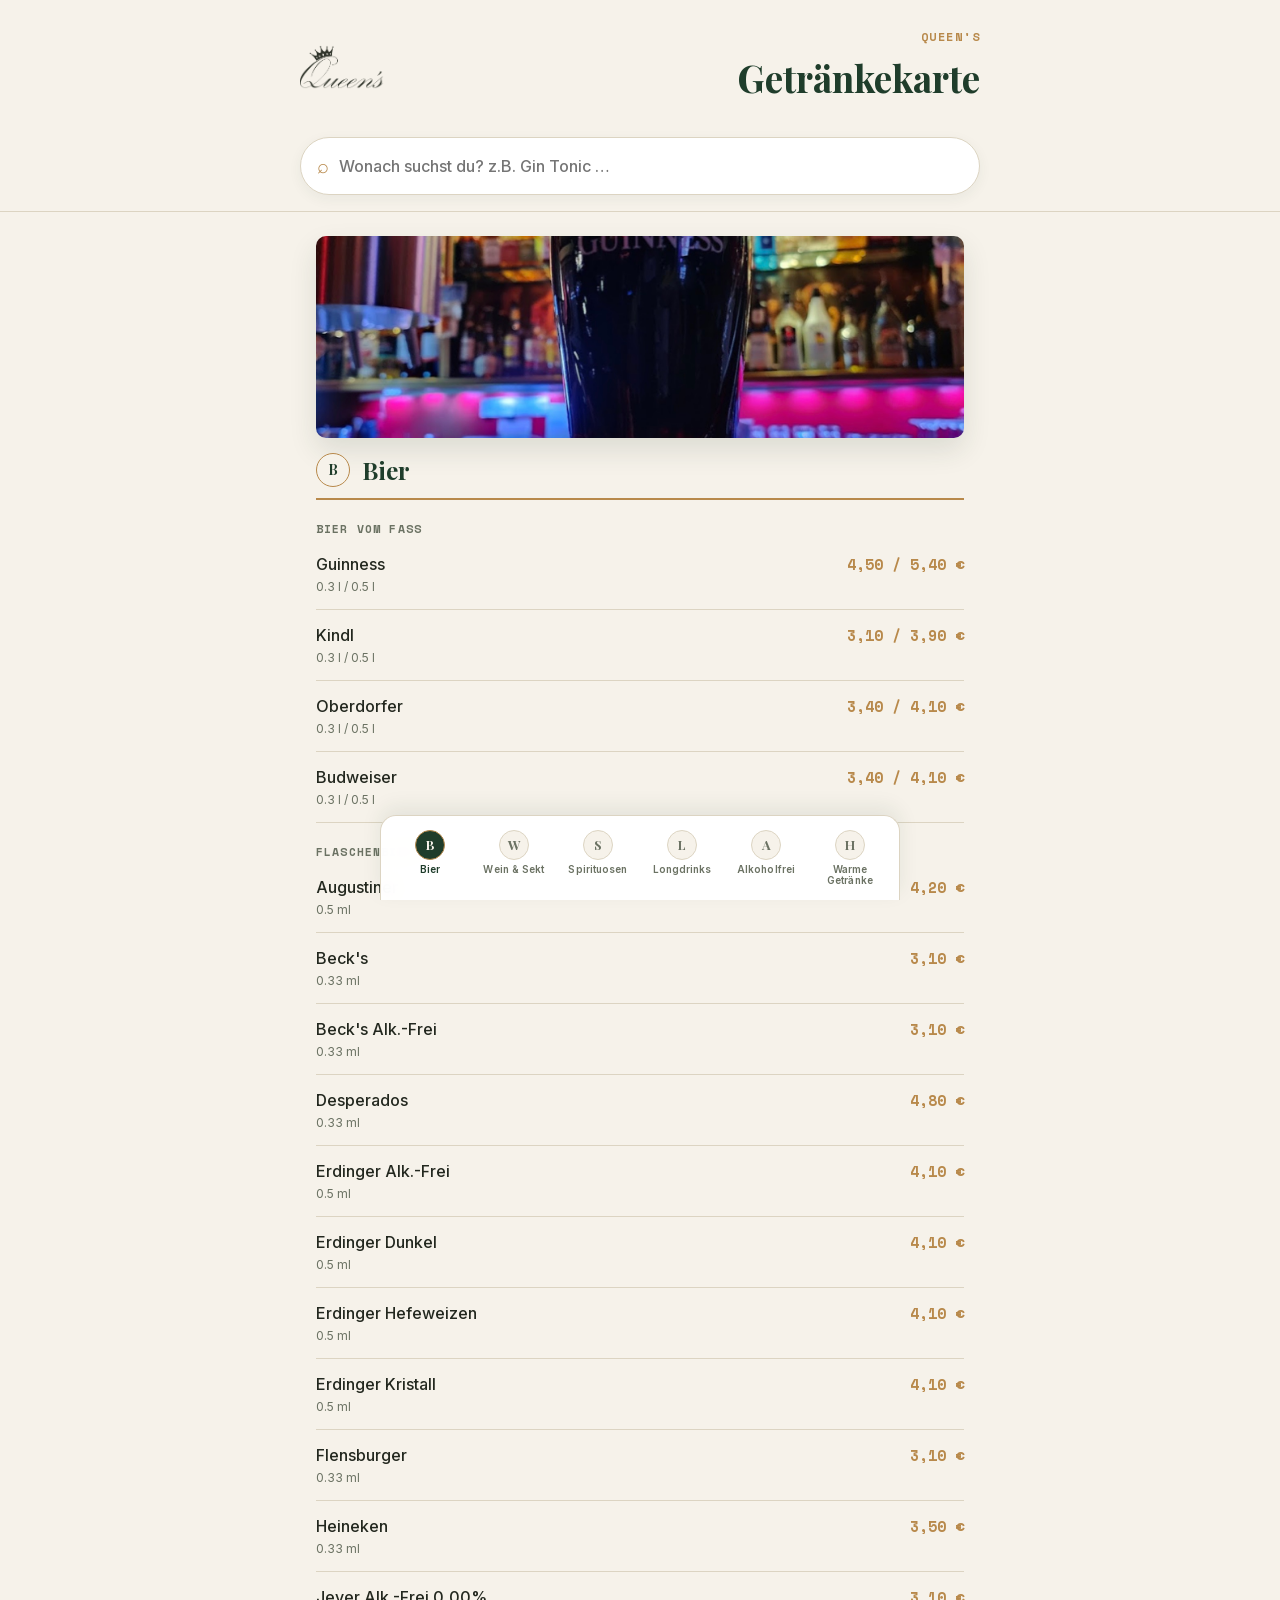
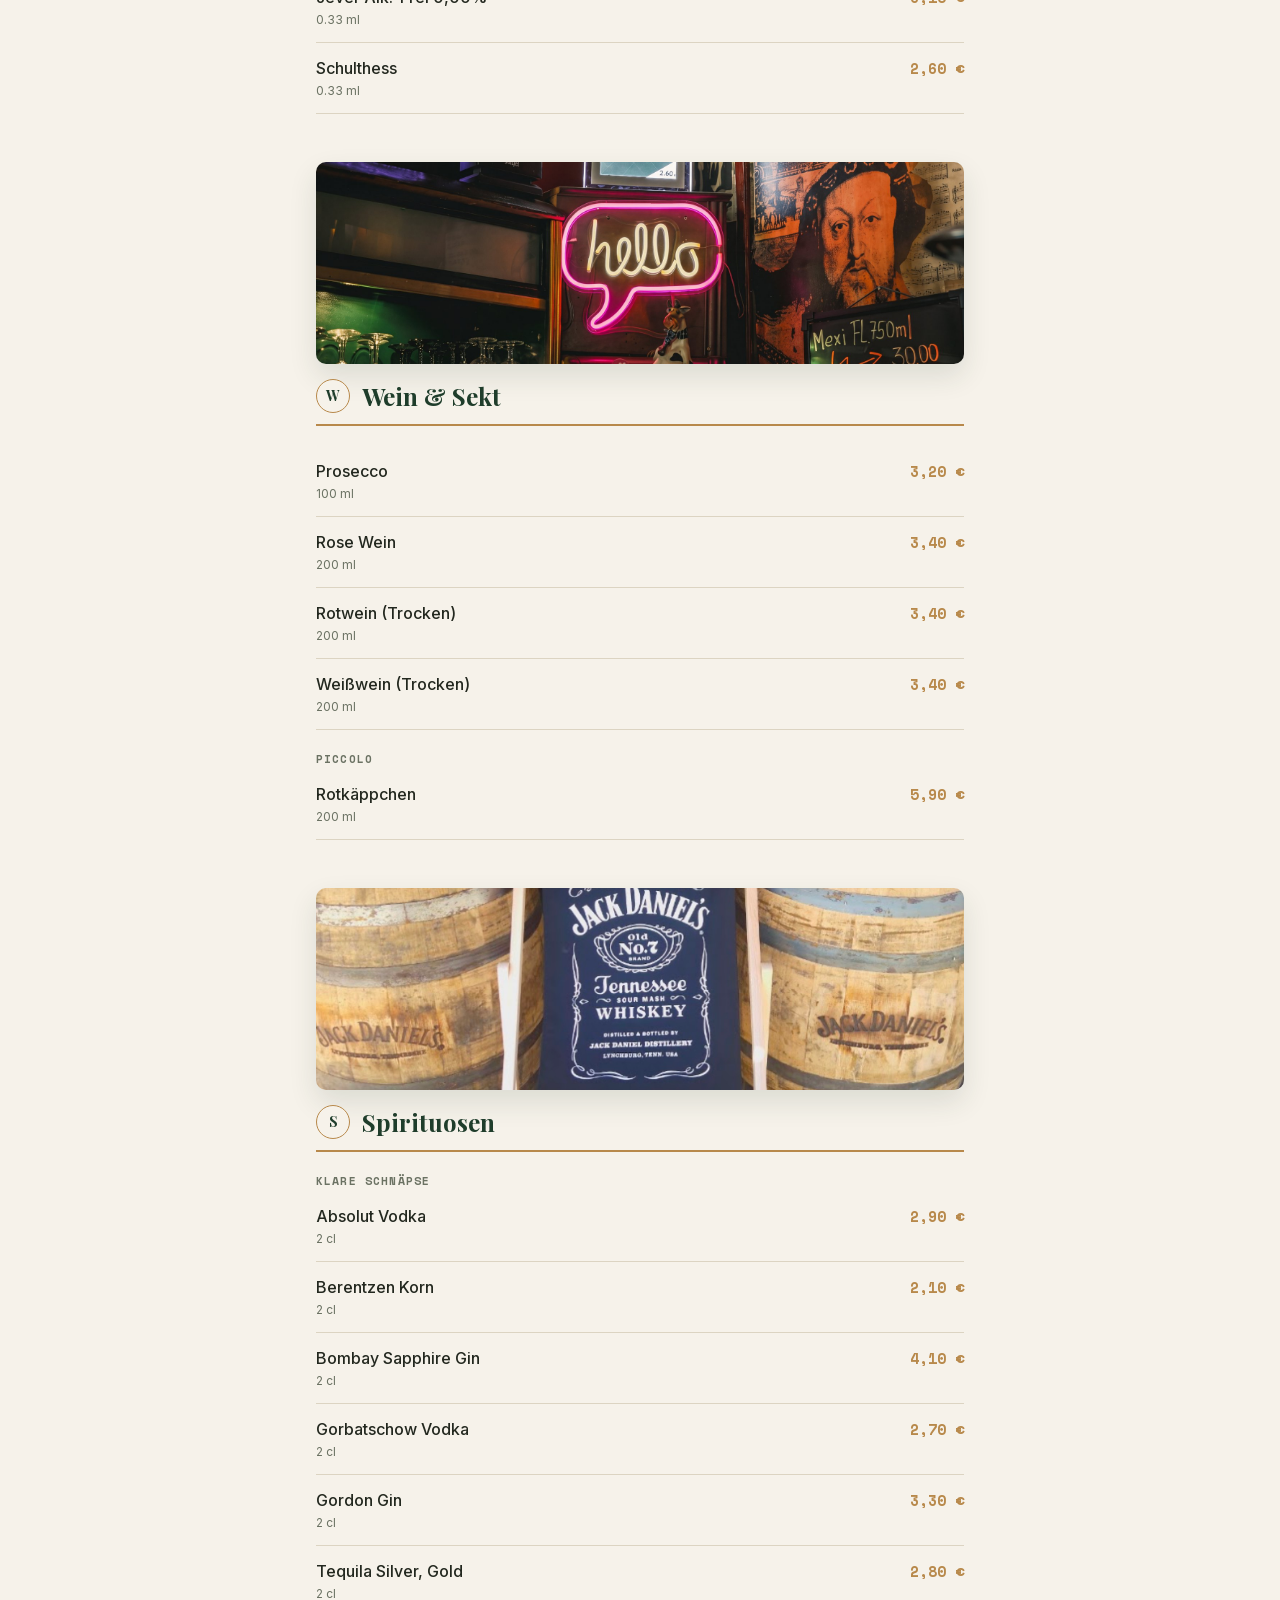
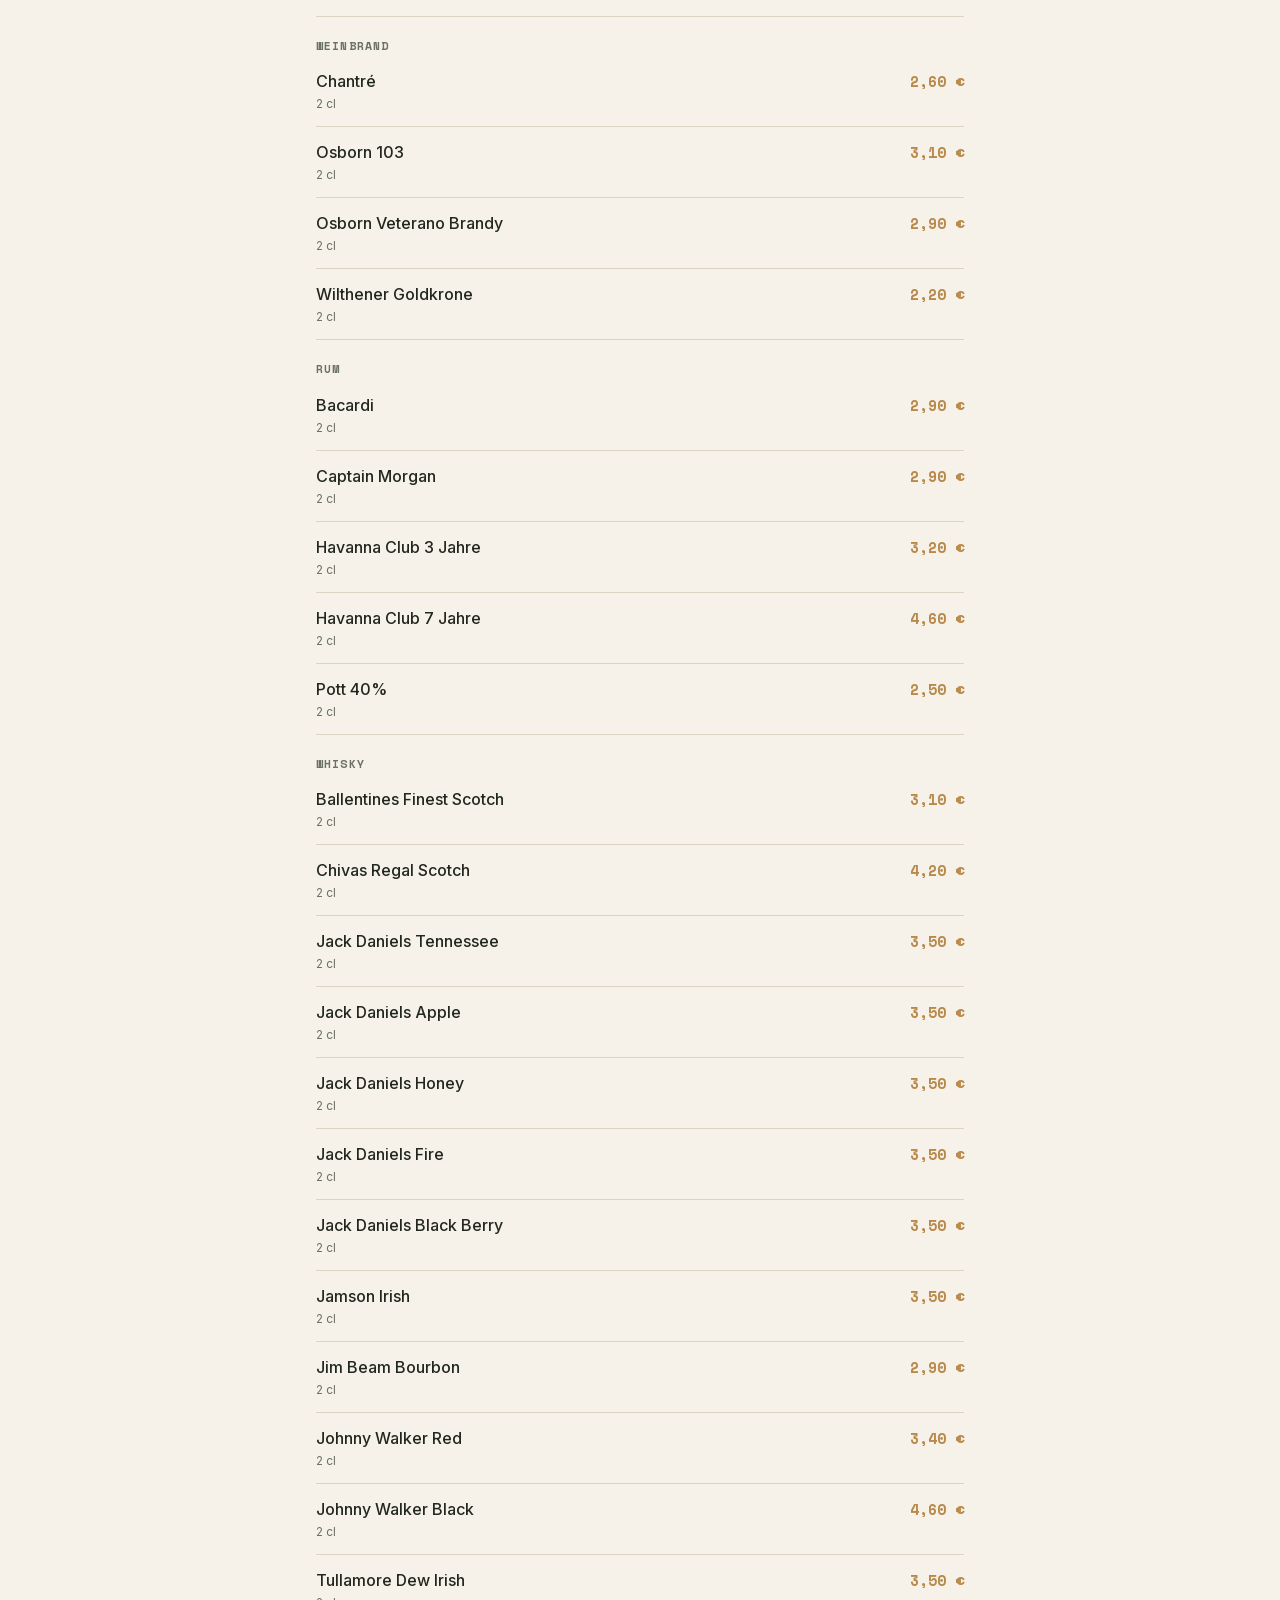
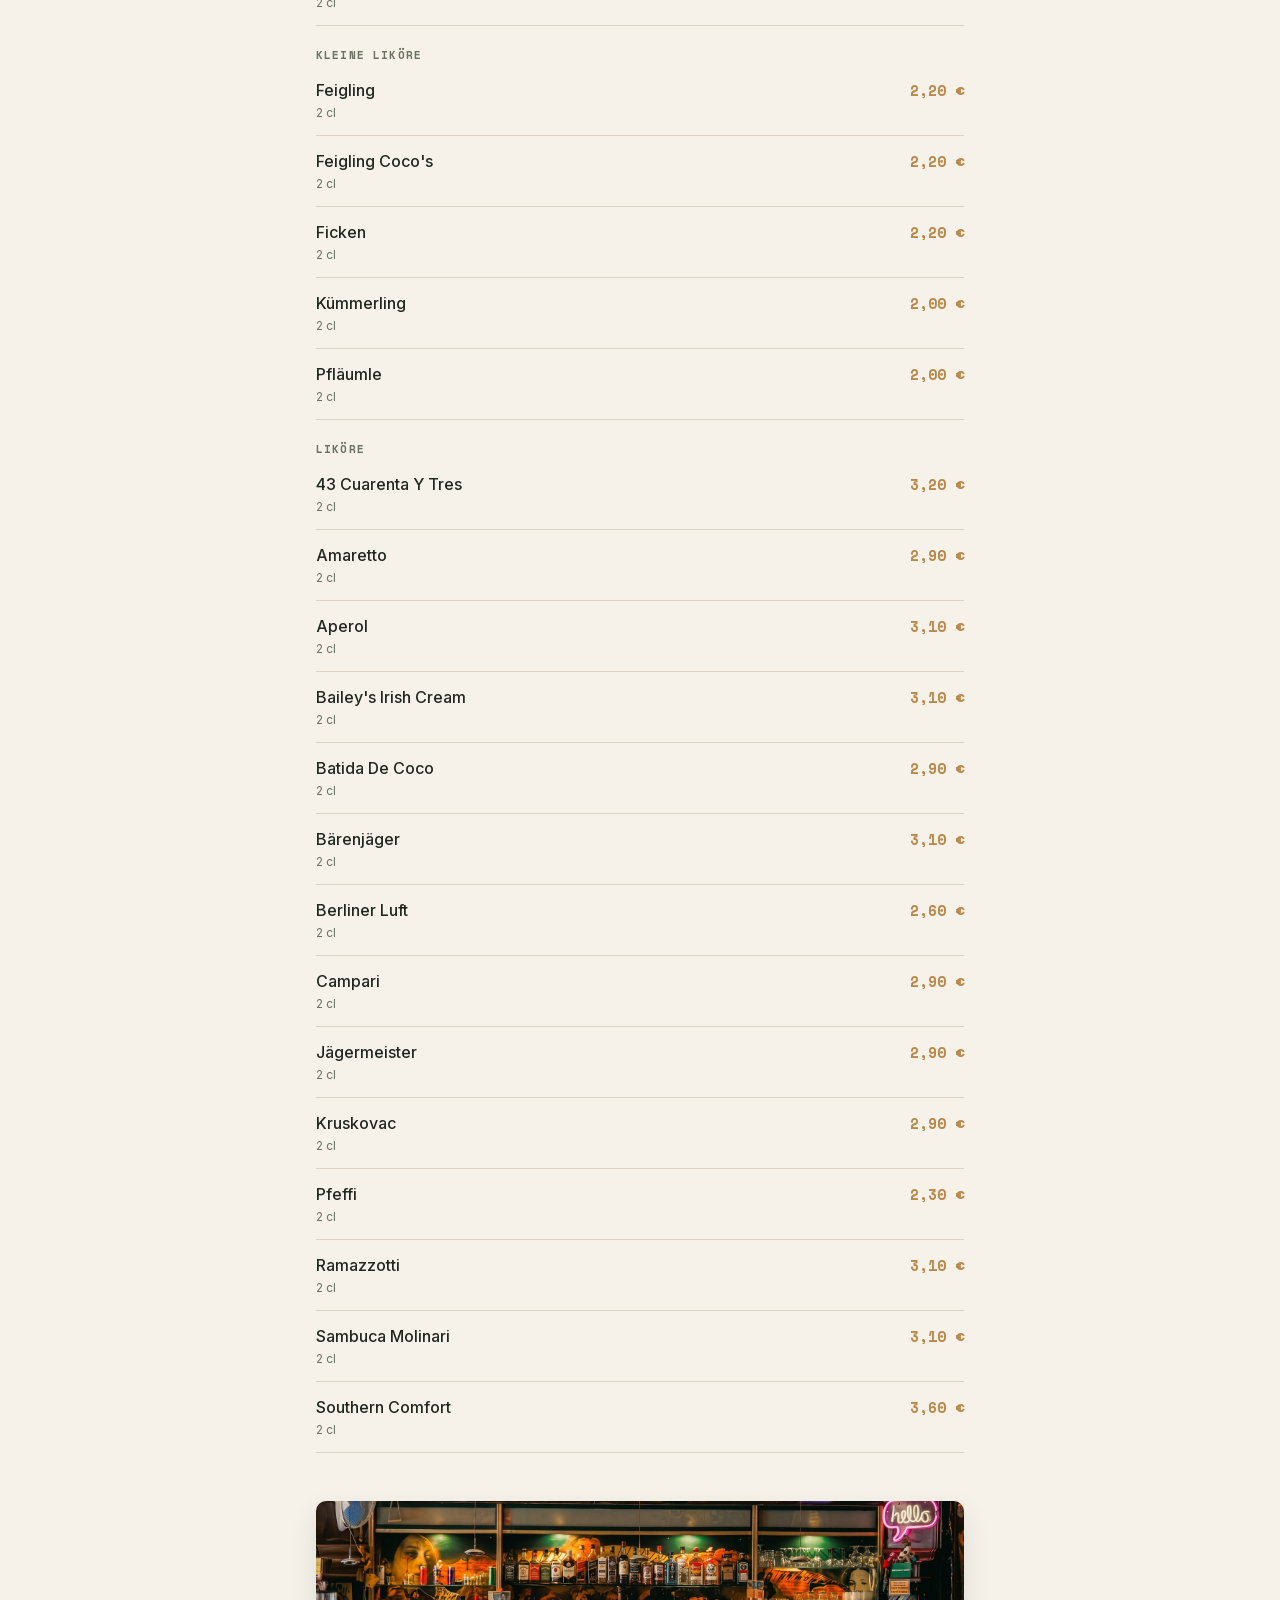
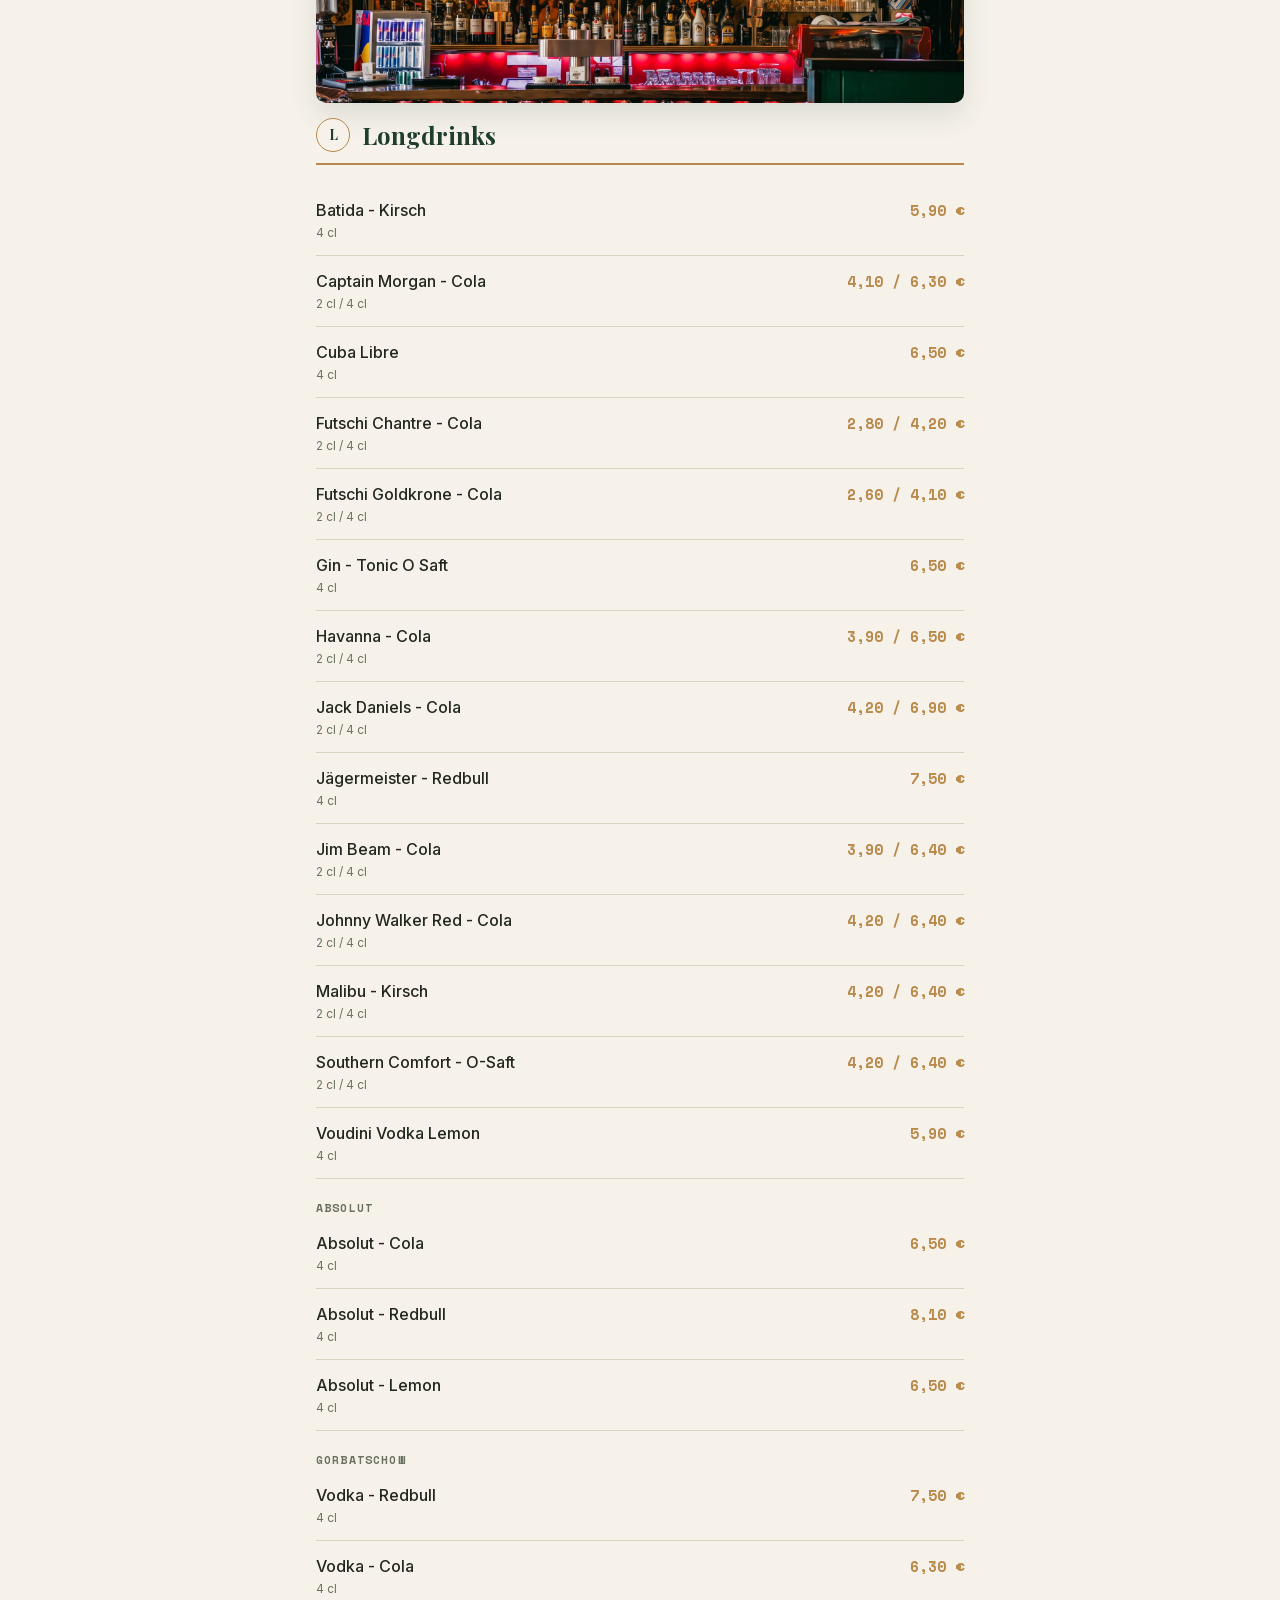
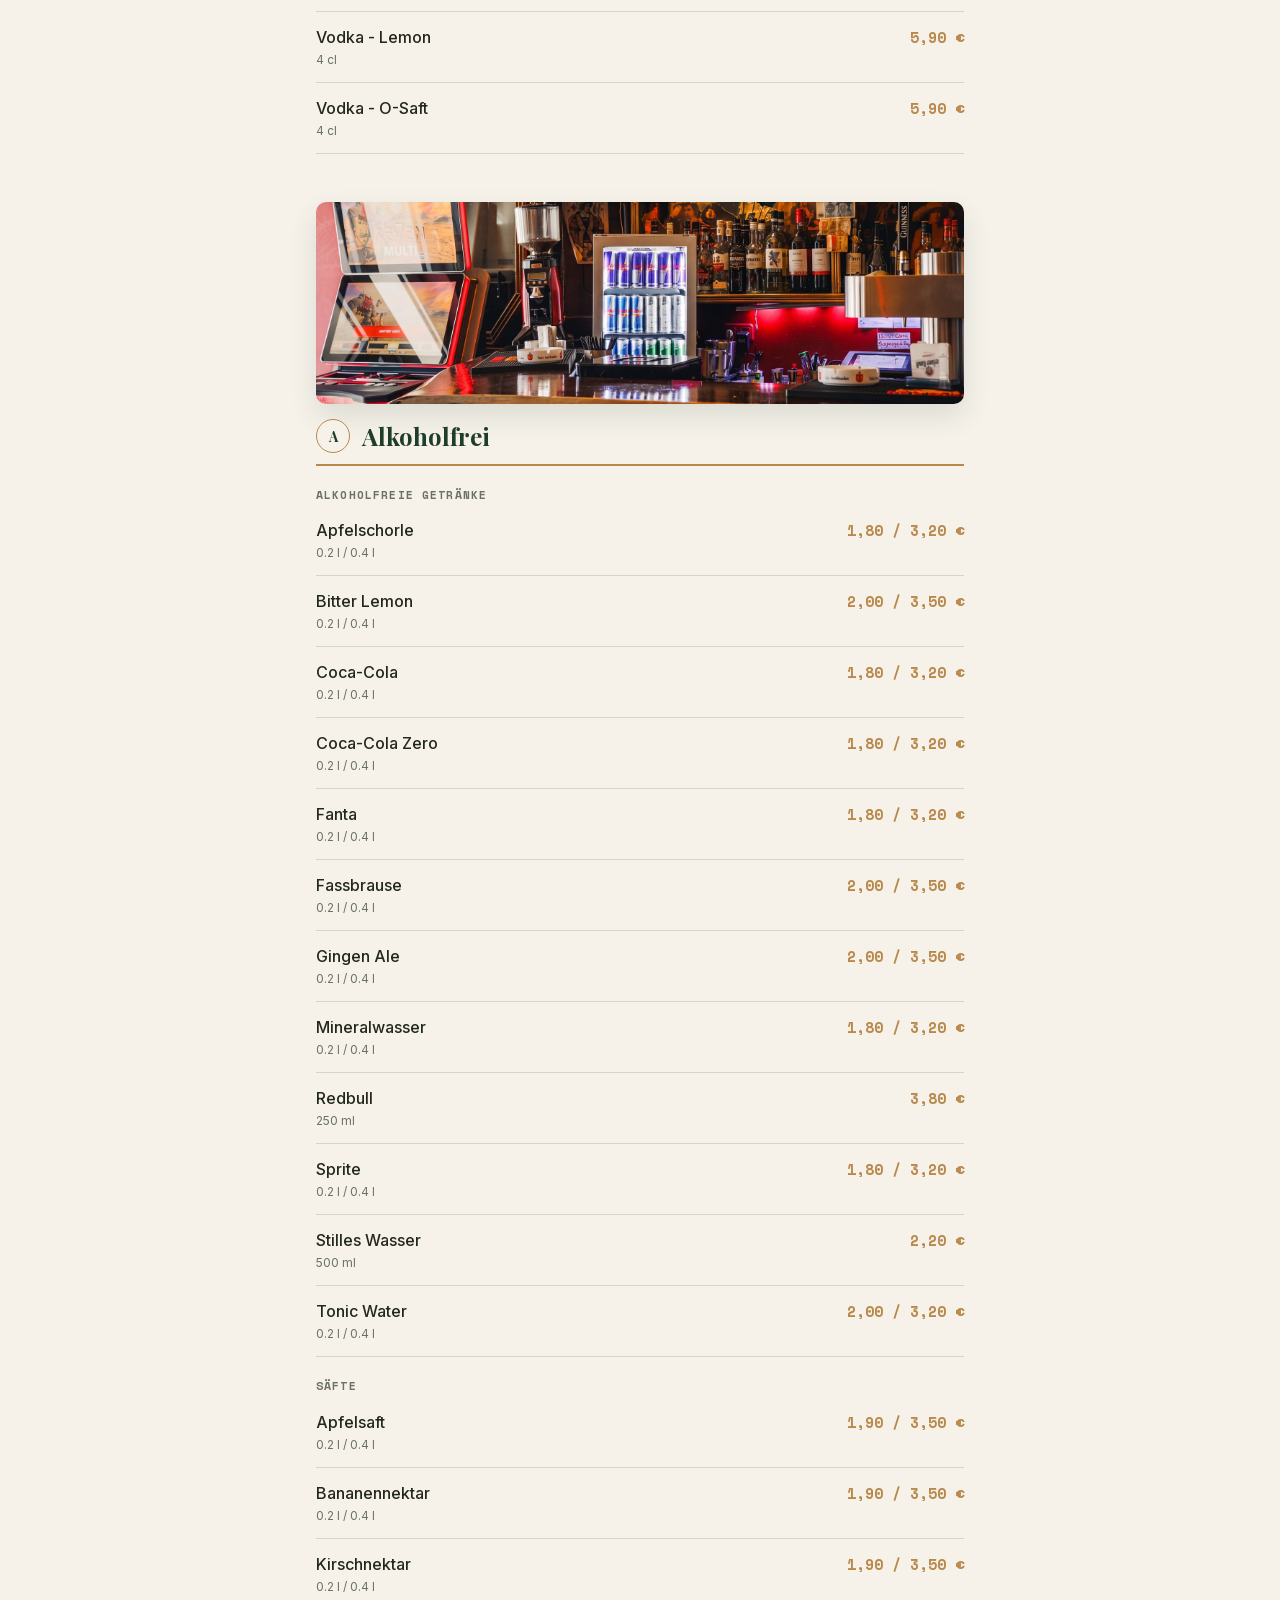
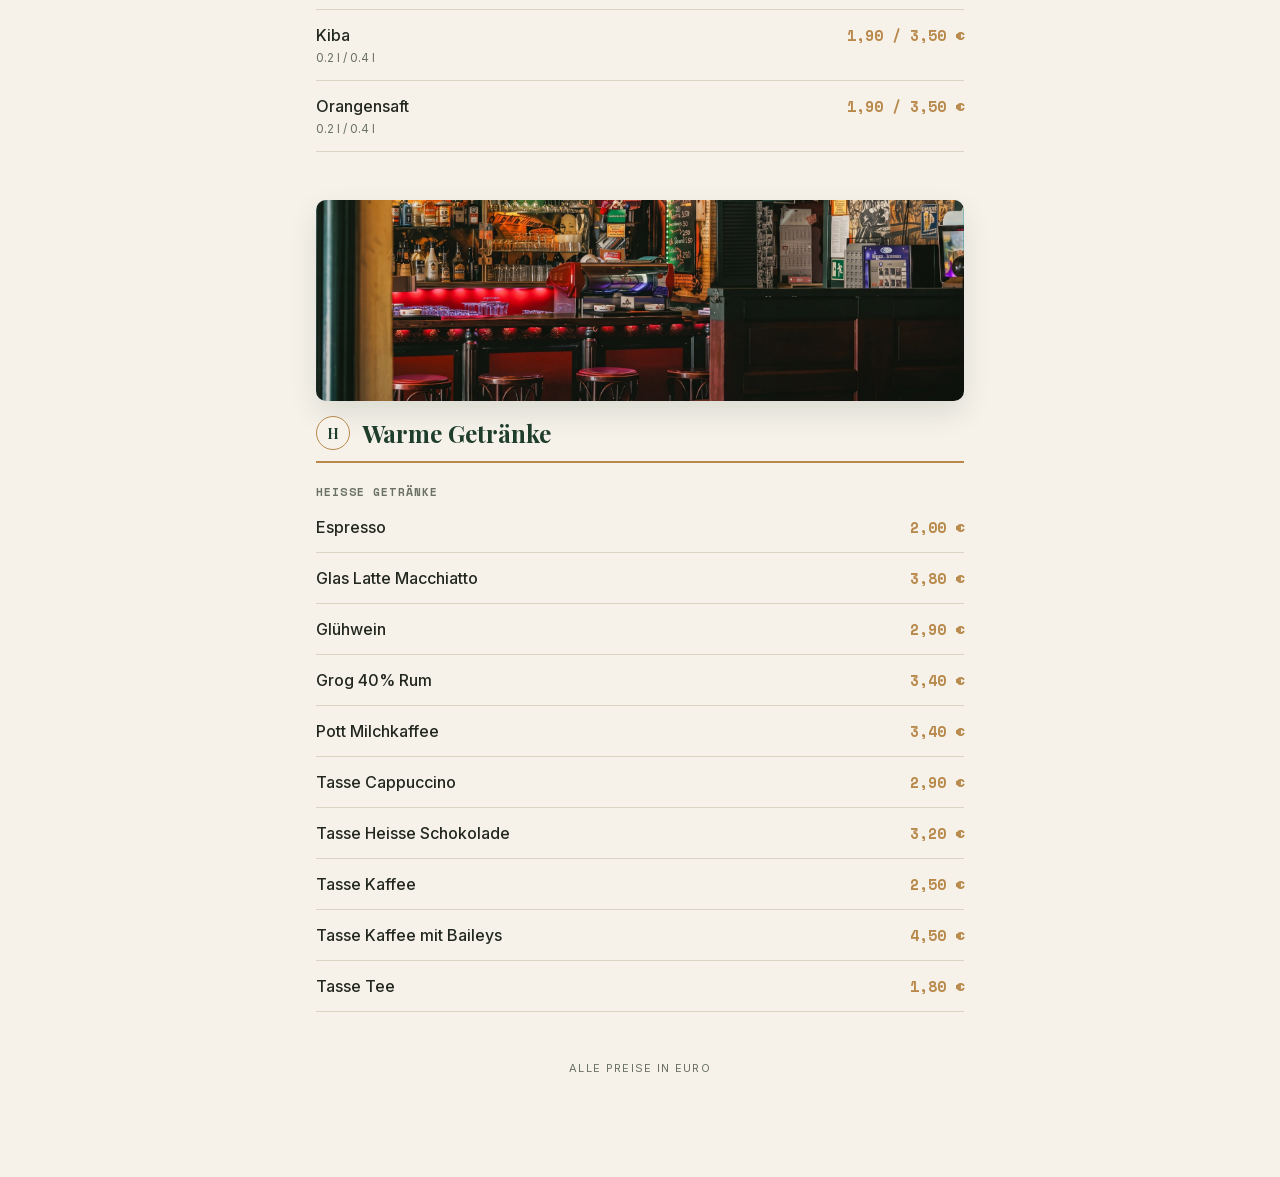
==== menu/index.html @ 2f818aad "Seiten-Icon: Q mit Krone aus dem Logo Co-Authored-By: Claude Opus 5.5 <noreply@anthropic.com>" ====
<!doctype html>
<html lang="de">
<head>
  <meta charset="UTF-8">
  <meta name="viewport" content="width=device-width, initial-scale=1.0">
  <meta name="robots" content="noindex, nofollow, noarchive">
  <title>Queen's — Getränkekarte</title>
  <link rel="icon" type="image/png" href="../images/favicon.png">
  <link rel="apple-touch-icon" href="../images/apple-touch-icon.png">
  <link rel="stylesheet" href="../css/fonts.css">
  <link rel="stylesheet" href="menu.css">
</head>
<body>
  <!--
    DIESE SEITE IST BEWUSST NICHT VERLINKT (kein Nav-Eintrag auf der
    Hauptseite) und trägt "noindex" — sie soll nur über den QR-Code am
    Tisch erreichbar sein. Siehe README.md für Details.
  -->
  <header class="mhead">
    <a class="mhead__brand" href="../index.html#top" aria-label="Zur Queen's-Webseite">
      <img class="mhead__logo" src="../images/queens-logo-dark.png" alt="Queen's">
    </a>
    <div class="mhead__title">
      <p class="eyebrow">Queen's</p>
      <h1>Getränkekarte</h1>
    </div>
  </header>

  <div class="mtools">
    <label class="msearch">
      <span aria-hidden="true">⌕</span>
      <input id="search" type="search" placeholder="Wonach suchst du? z.B. Gin Tonic …" aria-label="Getränk suchen" autocomplete="off">
    </label>
  </div>

  <main class="mmain">
    <p id="loading" class="mloading">Karte wird geladen …</p>
    <div id="menu-list" hidden></div>
    <p id="empty" class="mempty" hidden>Keine Getränke gefunden.</p>
    <p class="mnote">Alle Preise in Euro</p>
  </main>

  <!--
    Fixierte Bottom-Bar (Daumenzone) statt Kategorien im Content, die beim
    Scrollen verschwinden — bleibt immer erreichbar und zeigt per
    Scroll-Spy (menu.js) an, in welcher Kategorie man gerade ist.
  -->
  <nav id="groups" class="group-tiles" aria-label="Kategorien" hidden></nav>

  <script src="../js/vorschau.js"></script>
  <script src="menu.js"></script>
</body>
</html>
---- css/fonts.css ----
/* Schriften liegen lokal im Ordner fonts/ (nicht von Google geladen):
   so wird beim Seitenaufruf keine Verbindung zu Google aufgebaut (DSGVO).
   Lizenz aller drei Schriften: SIL Open Font License. */
@font-face {
  font-family: 'Inter';
  font-style: normal;
  font-weight: 400;
  font-display: swap;
  src: url(../fonts/inter-latin-ext-1.woff2) format('woff2');
  unicode-range: U+0100-02BA, U+02BD-02C5, U+02C7-02CC, U+02CE-02D7, U+02DD-02FF, U+0304, U+0308, U+0329, U+1D00-1DBF, U+1E00-1E9F, U+1EF2-1EFF, U+2020, U+20A0-20AB, U+20AD-20C4, U+2113, U+2C60-2C7F, U+A720-A7FF;
}
@font-face {
  font-family: 'Inter';
  font-style: normal;
  font-weight: 400;
  font-display: swap;
  src: url(../fonts/inter-latin-2.woff2) format('woff2');
  unicode-range: U+0000-00FF, U+0131, U+0152-0153, U+02BB-02BC, U+02C6, U+02DA, U+02DC, U+0304, U+0308, U+0329, U+2000-206F, U+20AC, U+2122, U+2191, U+2193, U+2212, U+2215, U+FEFF, U+FFFD;
}
@font-face {
  font-family: 'Inter';
  font-style: normal;
  font-weight: 500;
  font-display: swap;
  src: url(../fonts/inter-latin-ext-1.woff2) format('woff2');
  unicode-range: U+0100-02BA, U+02BD-02C5, U+02C7-02CC, U+02CE-02D7, U+02DD-02FF, U+0304, U+0308, U+0329, U+1D00-1DBF, U+1E00-1E9F, U+1EF2-1EFF, U+2020, U+20A0-20AB, U+20AD-20C4, U+2113, U+2C60-2C7F, U+A720-A7FF;
}
@font-face {
  font-family: 'Inter';
  font-style: normal;
  font-weight: 500;
  font-display: swap;
  src: url(../fonts/inter-latin-2.woff2) format('woff2');
  unicode-range: U+0000-00FF, U+0131, U+0152-0153, U+02BB-02BC, U+02C6, U+02DA, U+02DC, U+0304, U+0308, U+0329, U+2000-206F, U+20AC, U+2122, U+2191, U+2193, U+2212, U+2215, U+FEFF, U+FFFD;
}
@font-face {
  font-family: 'Inter';
  font-style: normal;
  font-weight: 600;
  font-display: swap;
  src: url(../fonts/inter-latin-ext-1.woff2) format('woff2');
  unicode-range: U+0100-02BA, U+02BD-02C5, U+02C7-02CC, U+02CE-02D7, U+02DD-02FF, U+0304, U+0308, U+0329, U+1D00-1DBF, U+1E00-1E9F, U+1EF2-1EFF, U+2020, U+20A0-20AB, U+20AD-20C4, U+2113, U+2C60-2C7F, U+A720-A7FF;
}
@font-face {
  font-family: 'Inter';
  font-style: normal;
  font-weight: 600;
  font-display: swap;
  src: url(../fonts/inter-latin-2.woff2) format('woff2');
  unicode-range: U+0000-00FF, U+0131, U+0152-0153, U+02BB-02BC, U+02C6, U+02DA, U+02DC, U+0304, U+0308, U+0329, U+2000-206F, U+20AC, U+2122, U+2191, U+2193, U+2212, U+2215, U+FEFF, U+FFFD;
}
@font-face {
  font-family: 'Playfair Display';
  font-style: normal;
  font-weight: 600;
  font-display: swap;
  src: url(../fonts/playfair-display-latin-ext-1.woff2) format('woff2');
  unicode-range: U+0100-02BA, U+02BD-02C5, U+02C7-02CC, U+02CE-02D7, U+02DD-02FF, U+0304, U+0308, U+0329, U+1D00-1DBF, U+1E00-1E9F, U+1EF2-1EFF, U+2020, U+20A0-20AB, U+20AD-20C4, U+2113, U+2C60-2C7F, U+A720-A7FF;
}
@font-face {
  font-family: 'Playfair Display';
  font-style: normal;
  font-weight: 600;
  font-display: swap;
  src: url(../fonts/playfair-display-latin-2.woff2) format('woff2');
  unicode-range: U+0000-00FF, U+0131, U+0152-0153, U+02BB-02BC, U+02C6, U+02DA, U+02DC, U+0304, U+0308, U+0329, U+2000-206F, U+20AC, U+2122, U+2191, U+2193, U+2212, U+2215, U+FEFF, U+FFFD;
}
@font-face {
  font-family: 'Playfair Display';
  font-style: normal;
  font-weight: 700;
  font-display: swap;
  src: url(../fonts/playfair-display-latin-ext-1.woff2) format('woff2');
  unicode-range: U+0100-02BA, U+02BD-02C5, U+02C7-02CC, U+02CE-02D7, U+02DD-02FF, U+0304, U+0308, U+0329, U+1D00-1DBF, U+1E00-1E9F, U+1EF2-1EFF, U+2020, U+20A0-20AB, U+20AD-20C4, U+2113, U+2C60-2C7F, U+A720-A7FF;
}
@font-face {
  font-family: 'Playfair Display';
  font-style: normal;
  font-weight: 700;
  font-display: swap;
  src: url(../fonts/playfair-display-latin-2.woff2) format('woff2');
  unicode-range: U+0000-00FF, U+0131, U+0152-0153, U+02BB-02BC, U+02C6, U+02DA, U+02DC, U+0304, U+0308, U+0329, U+2000-206F, U+20AC, U+2122, U+2191, U+2193, U+2212, U+2215, U+FEFF, U+FFFD;
}
@font-face {
  font-family: 'Space Mono';
  font-style: normal;
  font-weight: 400;
  font-display: swap;
  src: url(../fonts/space-mono-latin-ext-1.woff2) format('woff2');
  unicode-range: U+0100-02BA, U+02BD-02C5, U+02C7-02CC, U+02CE-02D7, U+02DD-02FF, U+0304, U+0308, U+0329, U+1D00-1DBF, U+1E00-1E9F, U+1EF2-1EFF, U+2020, U+20A0-20AB, U+20AD-20C4, U+2113, U+2C60-2C7F, U+A720-A7FF;
}
@font-face {
  font-family: 'Space Mono';
  font-style: normal;
  font-weight: 400;
  font-display: swap;
  src: url(../fonts/space-mono-latin-2.woff2) format('woff2');
  unicode-range: U+0000-00FF, U+0131, U+0152-0153, U+02BB-02BC, U+02C6, U+02DA, U+02DC, U+0304, U+0308, U+0329, U+2000-206F, U+20AC, U+2122, U+2191, U+2193, U+2212, U+2215, U+FEFF, U+FFFD;
}
@font-face {
  font-family: 'Space Mono';
  font-style: normal;
  font-weight: 700;
  font-display: swap;
  src: url(../fonts/space-mono-latin-ext-2.woff2) format('woff2');
  unicode-range: U+0100-02BA, U+02BD-02C5, U+02C7-02CC, U+02CE-02D7, U+02DD-02FF, U+0304, U+0308, U+0329, U+1D00-1DBF, U+1E00-1E9F, U+1EF2-1EFF, U+2020, U+20A0-20AB, U+20AD-20C4, U+2113, U+2C60-2C7F, U+A720-A7FF;
}
@font-face {
  font-family: 'Space Mono';
  font-style: normal;
  font-weight: 700;
  font-display: swap;
  src: url(../fonts/space-mono-latin-4.woff2) format('woff2');
  unicode-range: U+0000-00FF, U+0131, U+0152-0153, U+02BB-02BC, U+02C6, U+02DA, U+02DC, U+0304, U+0308, U+0329, U+2000-206F, U+20AC, U+2122, U+2191, U+2193, U+2212, U+2215, U+FEFF, U+FFFD;
}
---- menu/menu.css ----
:root {
  --color-bg: #F6F2EA;
  --color-bg-alt: #EFE9DD;
  --color-green: #1F3D2B;
  --color-gold: #B8894B;
  --color-text: #23281F;
  --color-border: #DCD4C2;
  --font-display: 'Playfair Display', Georgia, serif;
  --font-body: 'Inter', Arial, sans-serif;
  --font-mono: 'Space Mono', 'Courier New', monospace;
}
* { box-sizing: border-box; }
body {
  margin: 0;
  background: var(--color-bg);
  color: var(--color-text);
  font-family: var(--font-body);
  line-height: 1.5;
}
img { max-width: 100%; display: block; }
a { color: inherit; }

.eyebrow {
  font-family: var(--font-mono);
  text-transform: uppercase;
  letter-spacing: 0.12em;
  font-size: 0.75rem;
  font-weight: 700;
  color: var(--color-gold);
  margin: 0 0 4px;
}

.mhead {
  display: flex;
  align-items: center;
  justify-content: space-between;
  gap: 16px;
  width: min(720px, 100%);
  margin: 0 auto;
  padding: 28px 20px 20px;
}
.mhead__brand { display: block; flex: 0 0 auto; }
.mhead__logo { width: 84px; height: auto; }
.mhead__title { text-align: right; }
.mhead h1 {
  margin: 0;
  font-family: var(--font-display);
  font-size: clamp(1.7rem, 7vw, 2.3rem);
  color: var(--color-green);
}

/* Suchleiste: der Haupt-Einstieg — wer weiß, was er will, tippt es einfach ein */
.mtools {
  position: sticky;
  top: 0;
  z-index: 5;
  padding: 12px 16px 16px;
  background: rgba(246, 242, 234, 0.96);
  backdrop-filter: blur(8px);
  border-bottom: 1px solid var(--color-border);
}
.msearch {
  display: flex;
  align-items: center;
  gap: 10px;
  width: min(680px, 100%);
  margin: 0 auto;
  padding: 4px 16px;
  border: 1px solid var(--color-border);
  border-radius: 999px;
  background: #fff;
  box-shadow: 0 4px 14px rgba(31, 61, 43, 0.06);
}
.msearch span { font-size: 20px; color: var(--color-gold); }
.msearch input {
  flex: 1;
  min-width: 0;
  padding: 14px 0;
  border: 0;
  outline: 0;
  background: transparent;
  color: var(--color-text);
  font: 500 16px var(--font-body);
}

.mmain {
  width: min(680px, 100%);
  margin: 0 auto;
  padding: 24px 16px calc(100px + env(safe-area-inset-bottom, 0px));
}
.mloading, .mempty {
  margin: 48px 0;
  text-align: center;
  color: var(--color-gold);
  font-style: italic;
}

/* Monogramm-Badge: Serif-Buchstabe im dünnen Goldring statt Emoji —
   ruhiger, hochwertiger, passt zum Logo-Stil der Hauptseite. */
.badge-letter {
  display: inline-flex;
  align-items: center;
  justify-content: center;
  flex-shrink: 0;
  border-radius: 50%;
  border: 1px solid var(--color-gold);
  background: var(--color-bg);
  color: var(--color-green);
  font-family: var(--font-display);
  font-weight: 700;
}

/* Kategorien: fixierte Bottom-Bar in der Daumenzone, immer erreichbar,
   egal wie weit man auf der Seite runtergescrollt hat. */
.group-tiles {
  position: fixed;
  left: 0;
  right: 0;
  bottom: 0;
  z-index: 10;
  display: flex;
  justify-content: space-between;
  gap: 2px;
  width: min(520px, 100%);
  margin: 0 auto;
  padding: 8px 8px calc(8px + env(safe-area-inset-bottom, 0px));
  background: rgba(255, 255, 255, 0.97);
  backdrop-filter: blur(10px);
  border-top: 1px solid var(--color-border);
  border-left: 1px solid var(--color-border);
  border-right: 1px solid var(--color-border);
  border-radius: 16px 16px 0 0;
  box-shadow: 0 -8px 20px rgba(31, 61, 43, 0.08);
}
.group-tile {
  flex: 1 1 0;
  display: flex;
  flex-direction: column;
  align-items: center;
  gap: 4px;
  padding: 6px 2px;
  color: #6b7263;
  text-decoration: none;
  text-align: center;
  border-radius: 8px;
  transition: color 0.2s ease, background 0.2s ease;
}
.group-tile .badge-letter {
  width: 30px;
  height: 30px;
  font-size: 13px;
  border-color: var(--color-border);
  color: inherit;
  transition: border-color 0.2s ease, color 0.2s ease, background 0.2s ease;
}
.group-tile__name {
  font-size: 0.62rem;
  font-weight: 600;
  letter-spacing: 0.01em;
  line-height: 1.1;
}
.group-tile.is-active { color: var(--color-green); }
.group-tile.is-active .badge-letter {
  border-color: var(--color-gold);
  background: var(--color-green);
  color: var(--color-bg);
}

/* Ein Getränke-Oberthema (z.B. "Bier") — Sprungziel der Bottom-Bar oben */
.section-block { margin-top: 48px; scroll-margin-top: 20px; }
.section-block:first-of-type { margin-top: 0; }
.section-block__banner {
  aspect-ratio: 900 / 280;
  border-radius: 10px;
  overflow: hidden;
  margin-bottom: 14px;
  box-shadow: 0 12px 28px rgba(31, 61, 43, 0.12);
}
.section-block__banner img { width: 100%; height: 100%; object-fit: cover; }
.section-block__head {
  display: flex;
  align-items: center;
  gap: 12px;
  padding-bottom: 10px;
  border-bottom: 2px solid var(--color-gold);
  margin-bottom: 6px;
}
.section-block__badge { width: 34px; height: 34px; font-size: 14px; }
.section-block__head h2 {
  margin: 0;
  font-family: var(--font-display);
  font-size: 1.5rem;
  color: var(--color-green);
}

/* Feinere Unterteilung innerhalb eines Oberthemas (z.B. "Bier vom Fass") */
.subgroup { margin-top: 20px; }
.subgroup__title {
  margin: 0 0 2px;
  color: #6b7263;
  font-family: var(--font-mono);
  font-size: 0.72rem;
  font-weight: 700;
  letter-spacing: 0.1em;
  text-transform: uppercase;
}
.subgroup__list { margin: 0; padding: 0; list-style: none; }
.row {
  display: flex;
  justify-content: space-between;
  align-items: baseline;
  gap: 16px;
  padding: 13px 0;
  border-bottom: 1px solid var(--color-border);
}
.row[hidden], .subgroup[hidden], .section-block[hidden] { display: none; }
.row__name { display: block; font-size: 16px; font-weight: 500; }
.row__size { display: block; margin-top: 2px; color: #6b7263; font-size: 12px; }
.row__price {
  flex: 0 0 auto;
  color: var(--color-gold);
  font-family: var(--font-mono);
  font-size: 15px;
  font-weight: 700;
  white-space: nowrap;
}
.mnote {
  margin: 48px 0 0;
  text-align: center;
  color: #6b7263;
  font-size: 11px;
  letter-spacing: 0.12em;
  text-transform: uppercase;
}

@media (max-width: 420px) {
  .group-tiles { grid-template-columns: repeat(3, 1fr); gap: 8px; }
  .group-tile { padding: 14px 4px; }
  .group-tile__icon { font-size: 22px; }
  .group-tile__name { font-size: 0.8rem; }
}
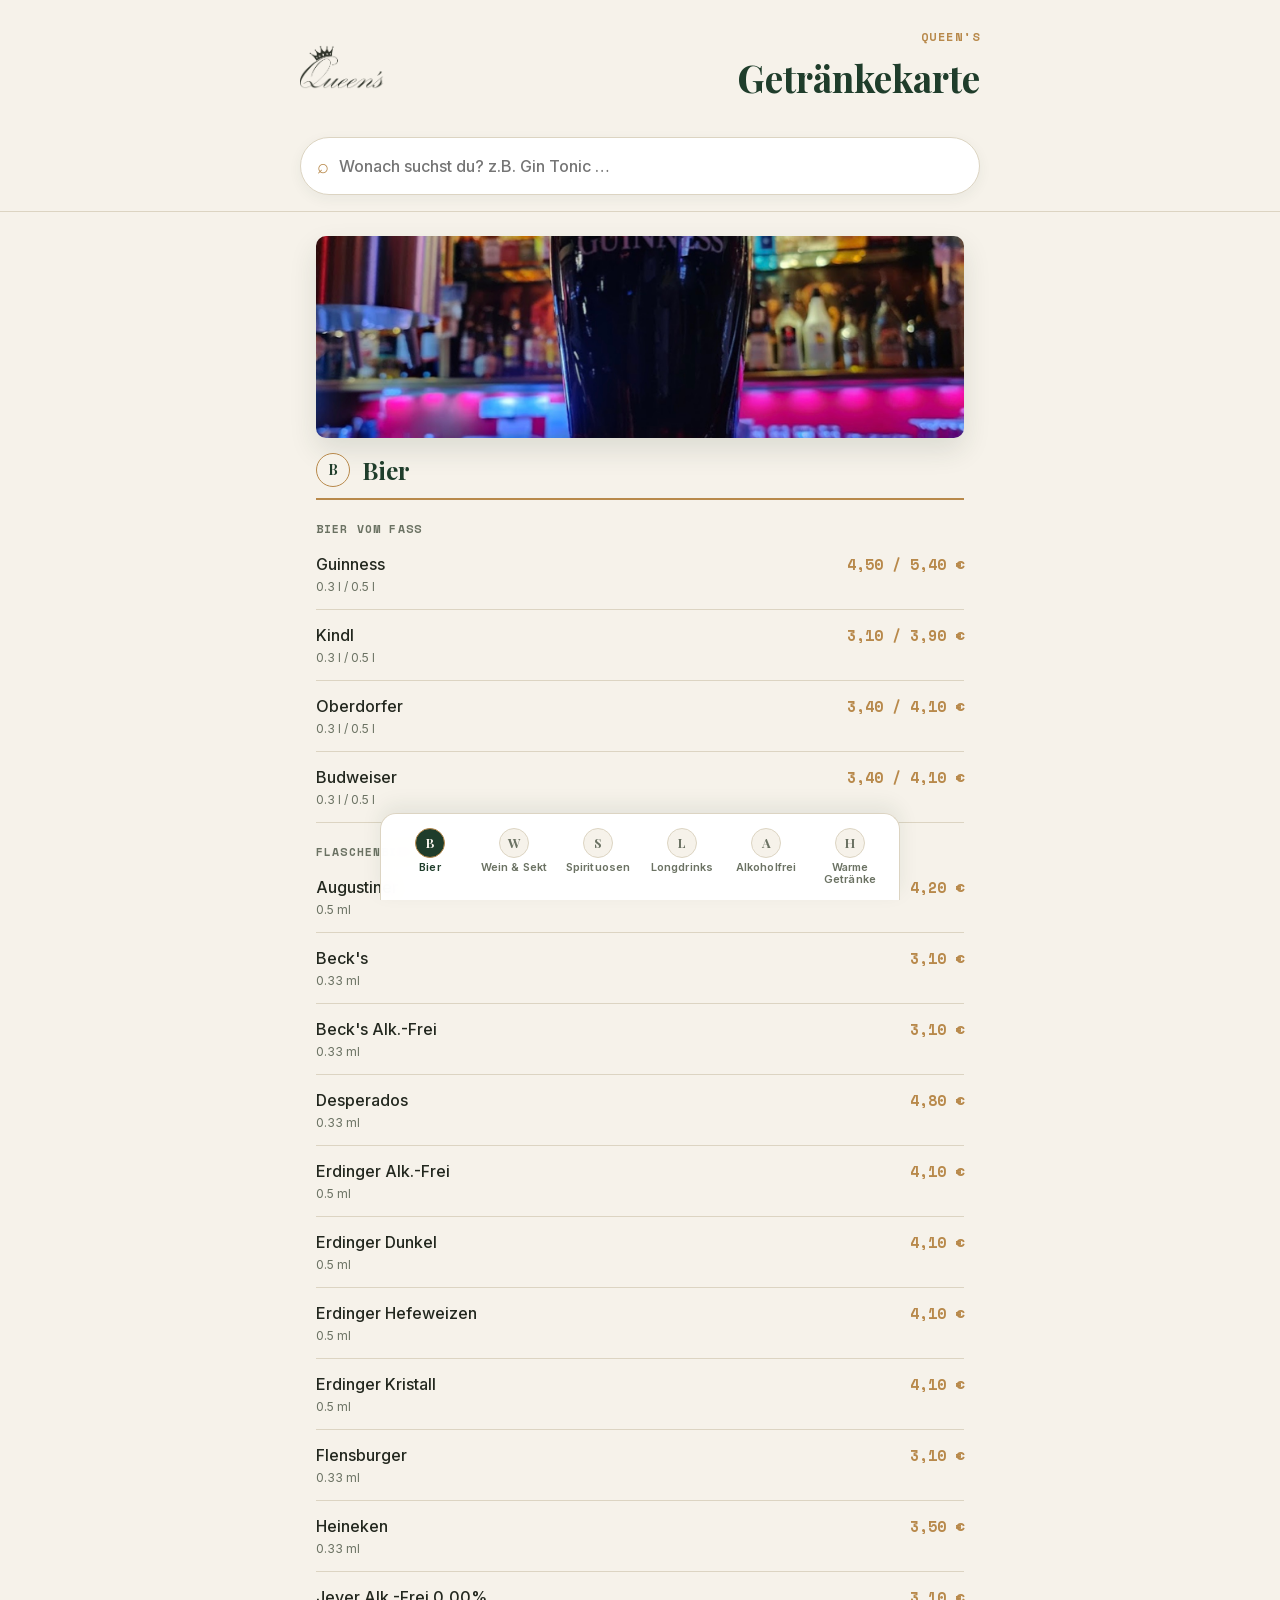
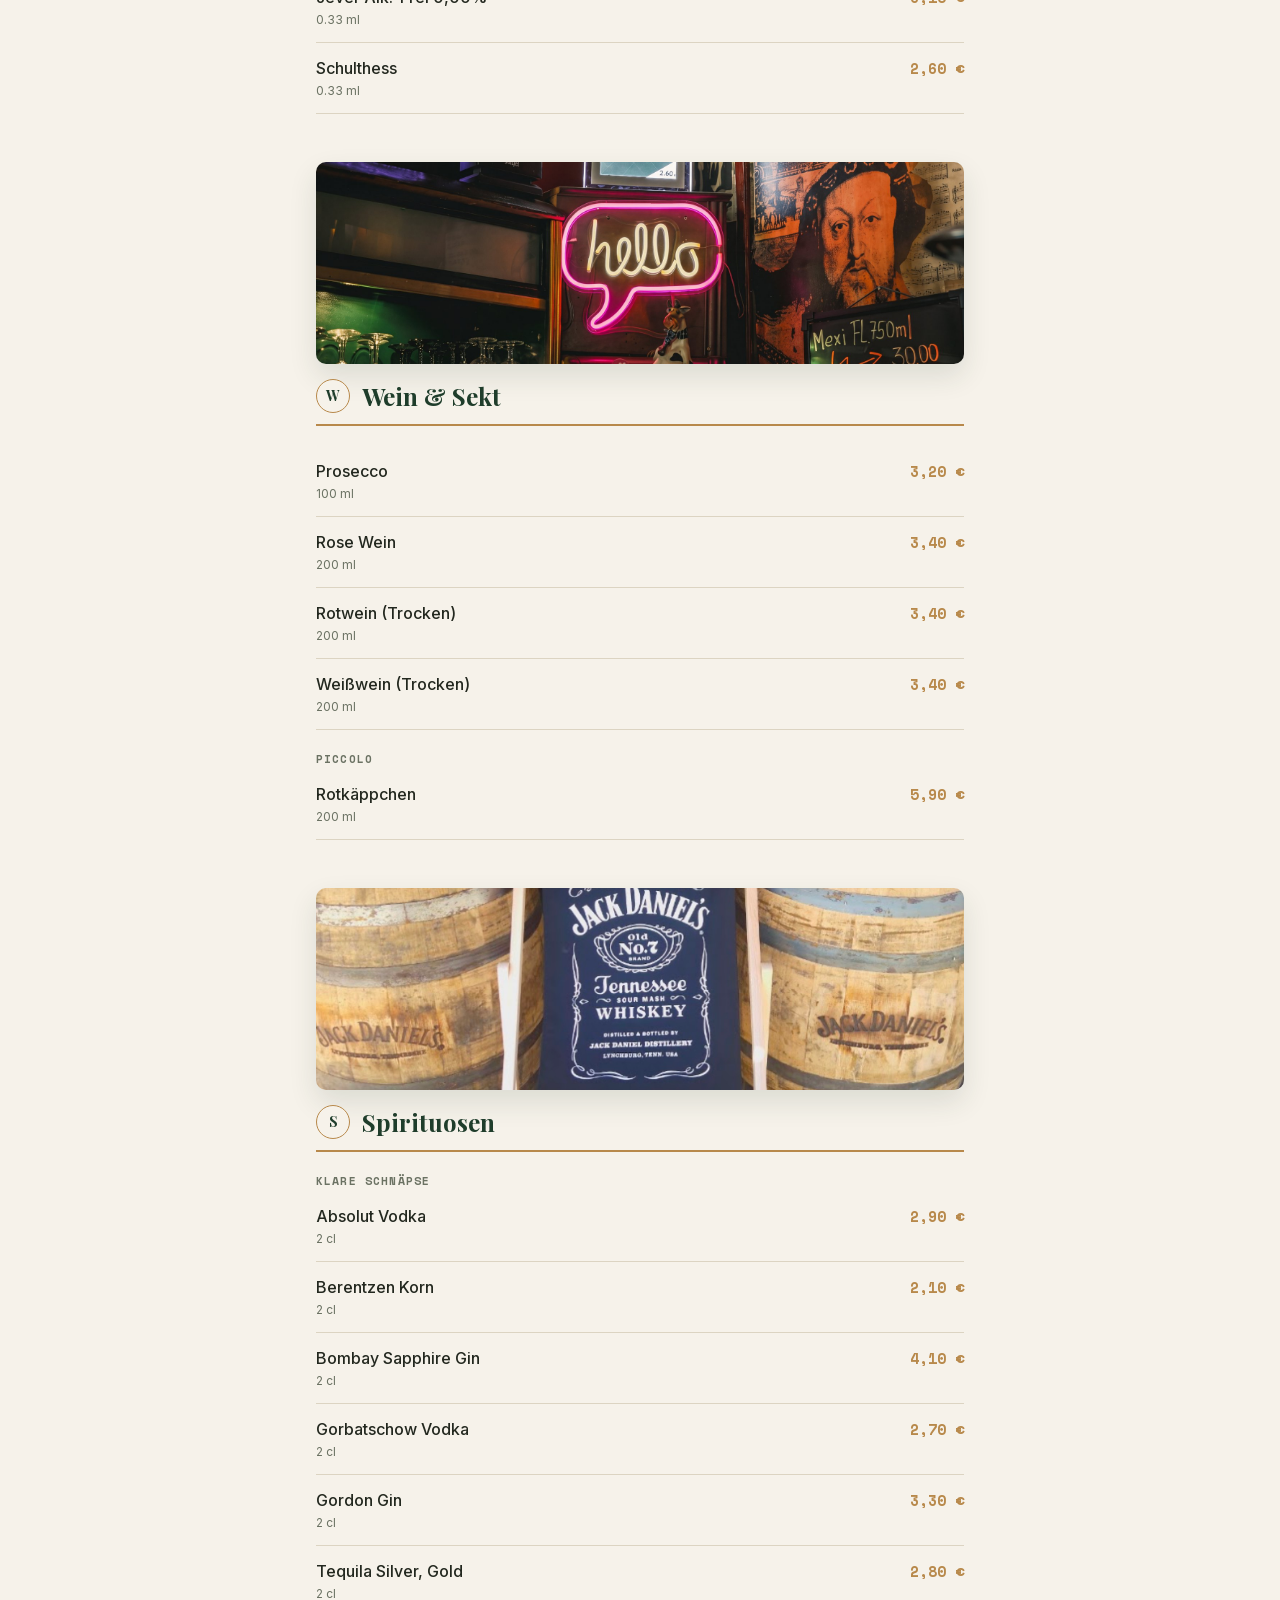
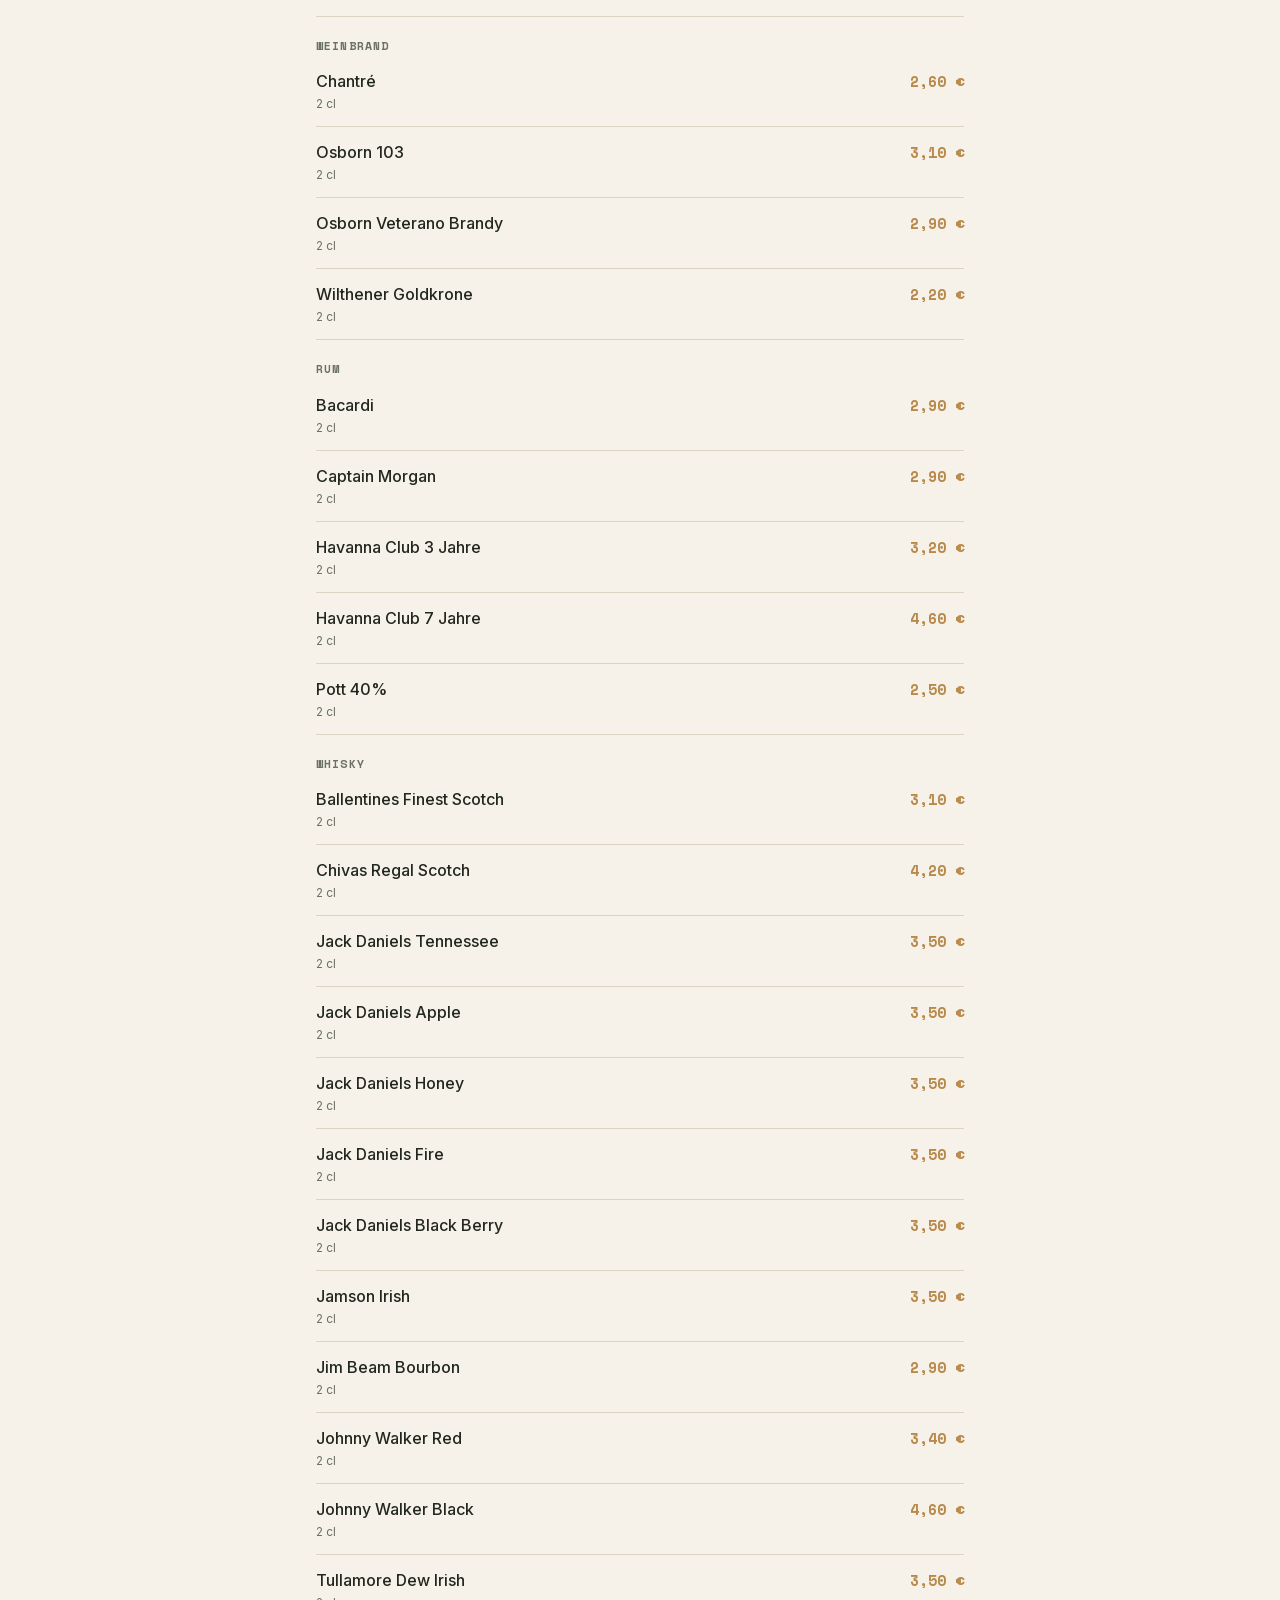
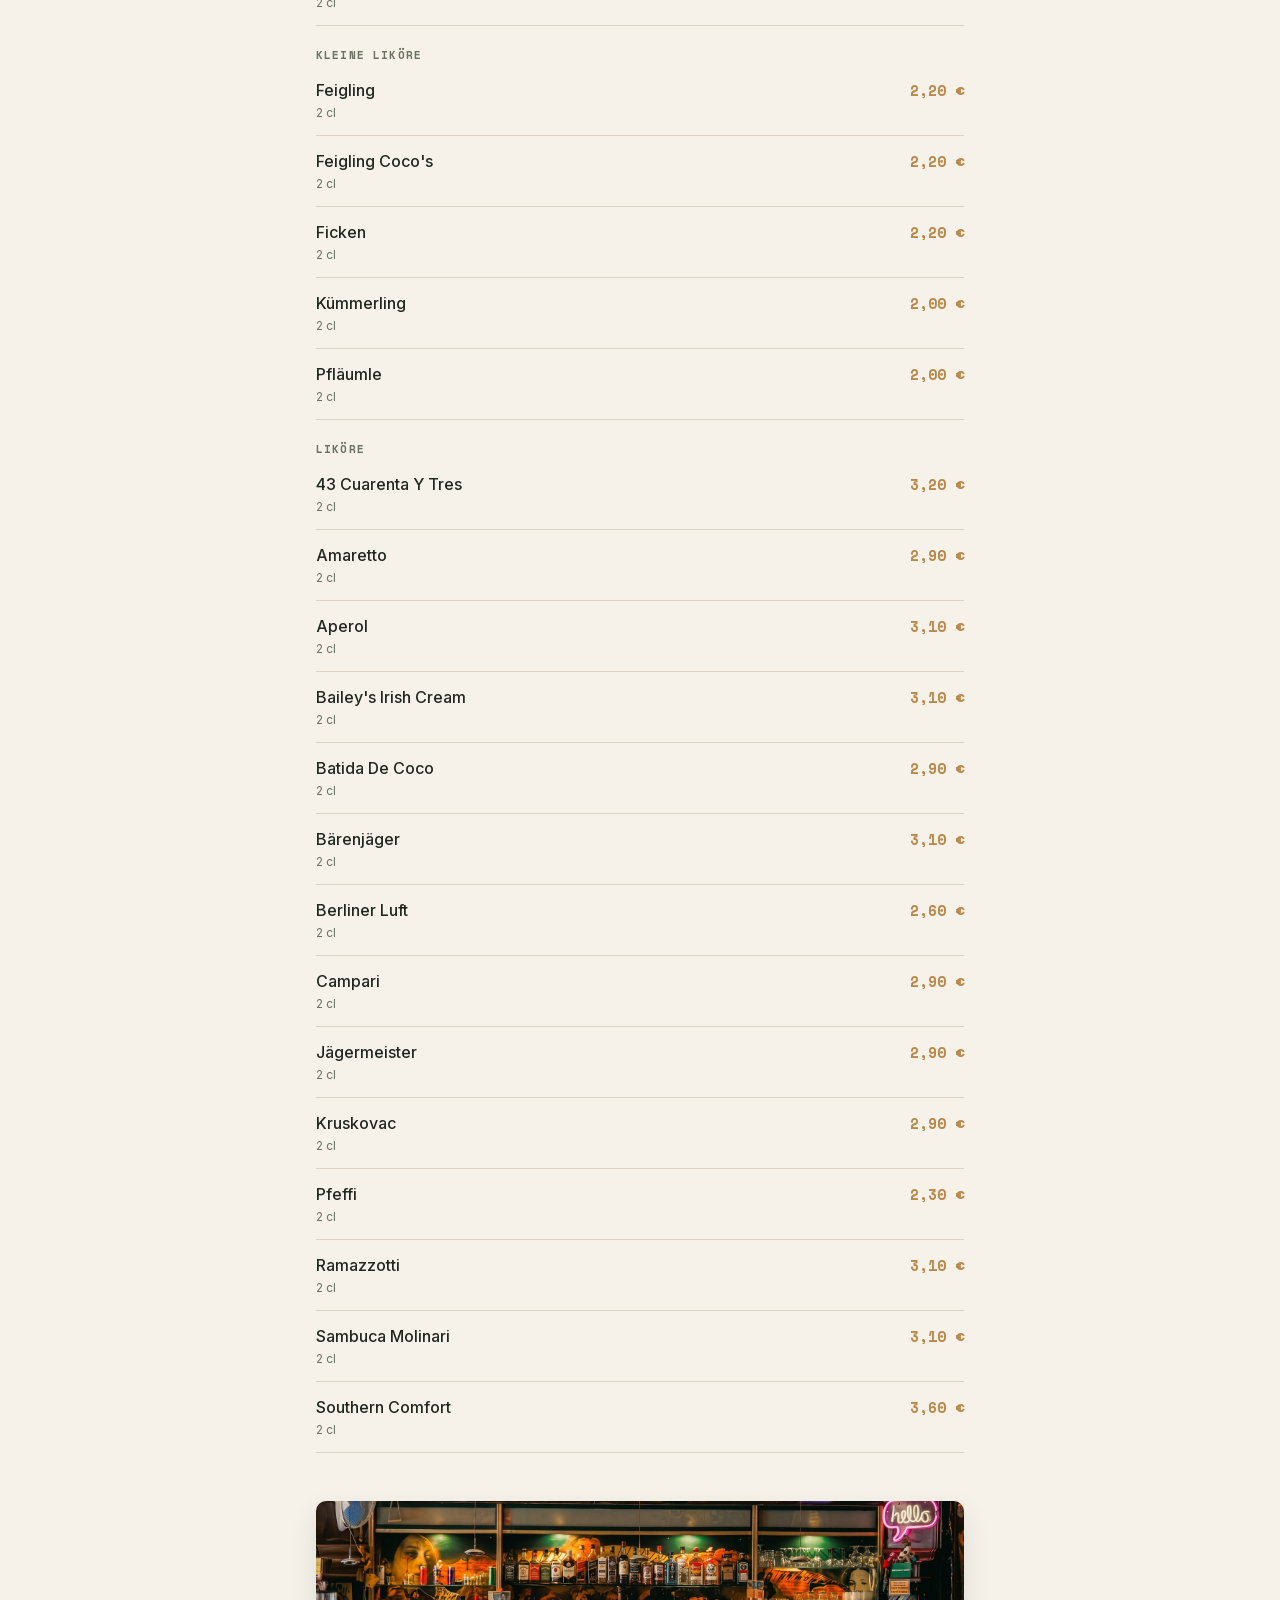
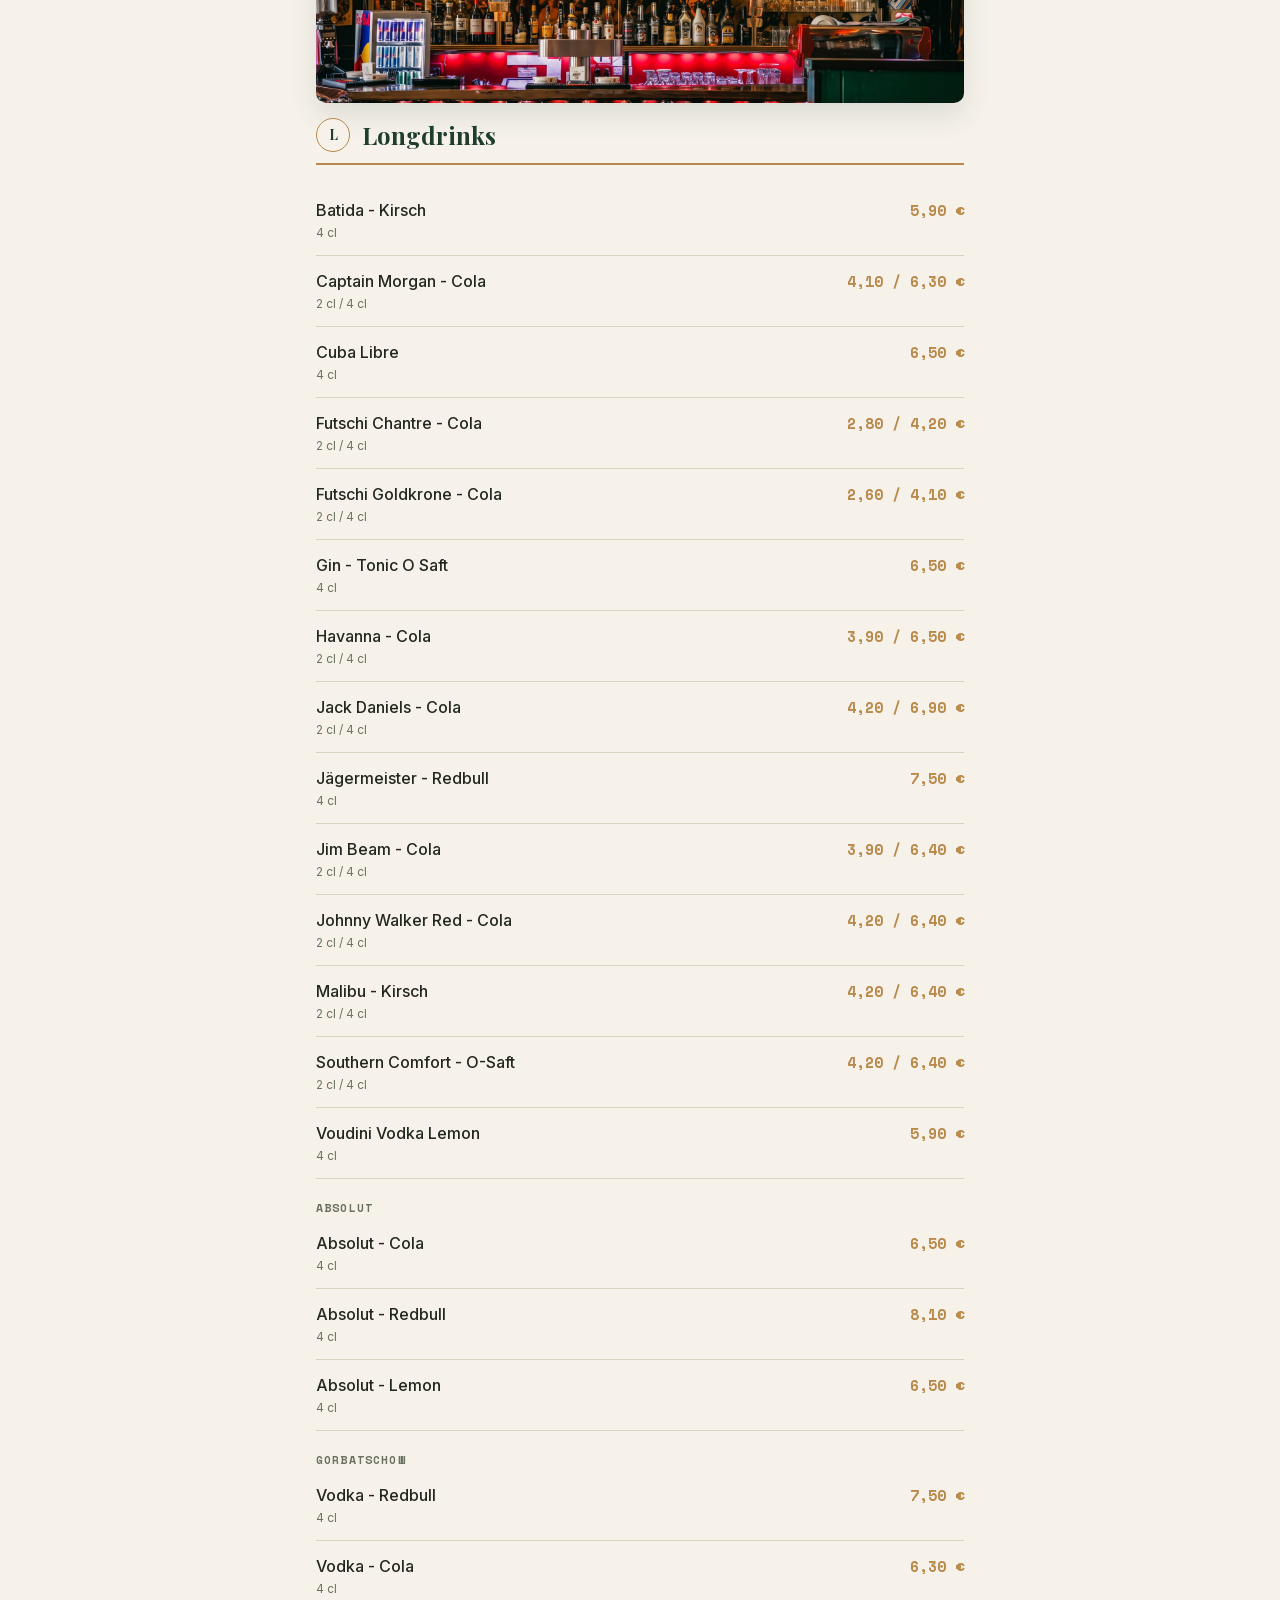
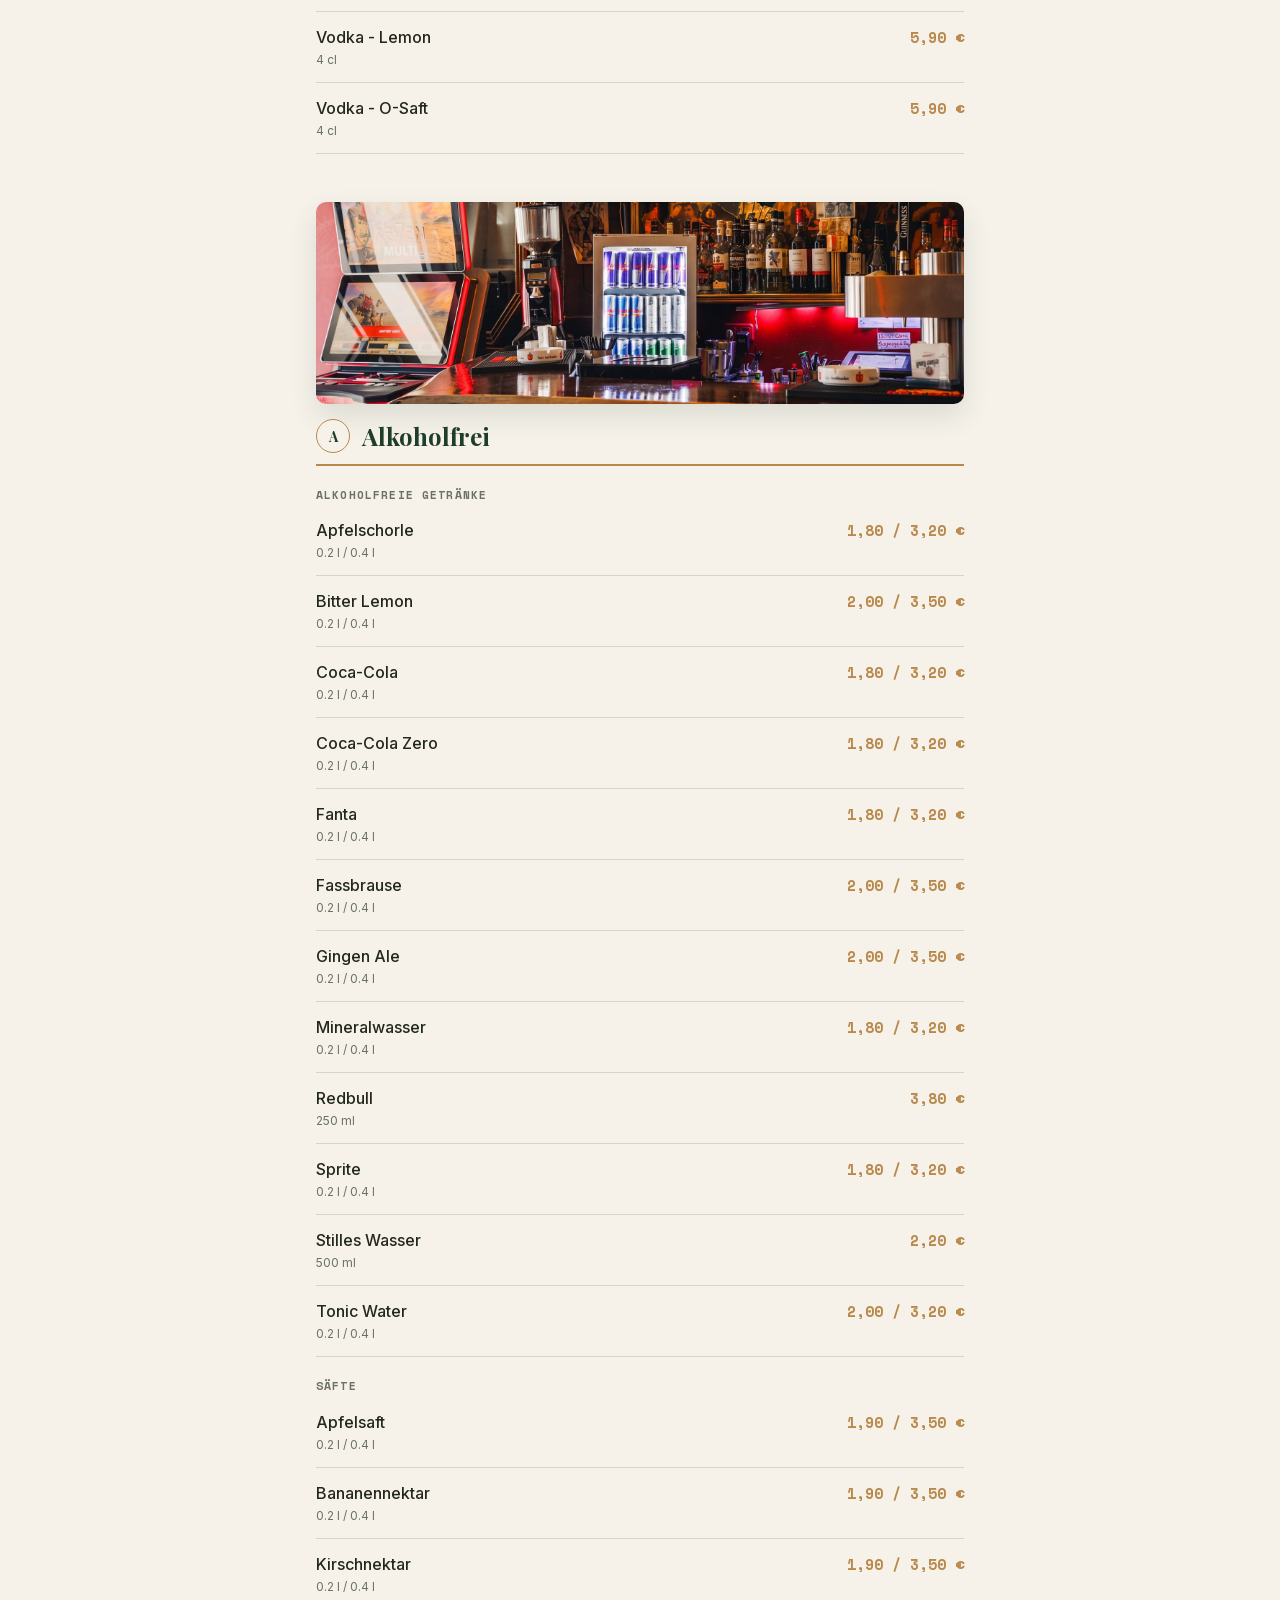
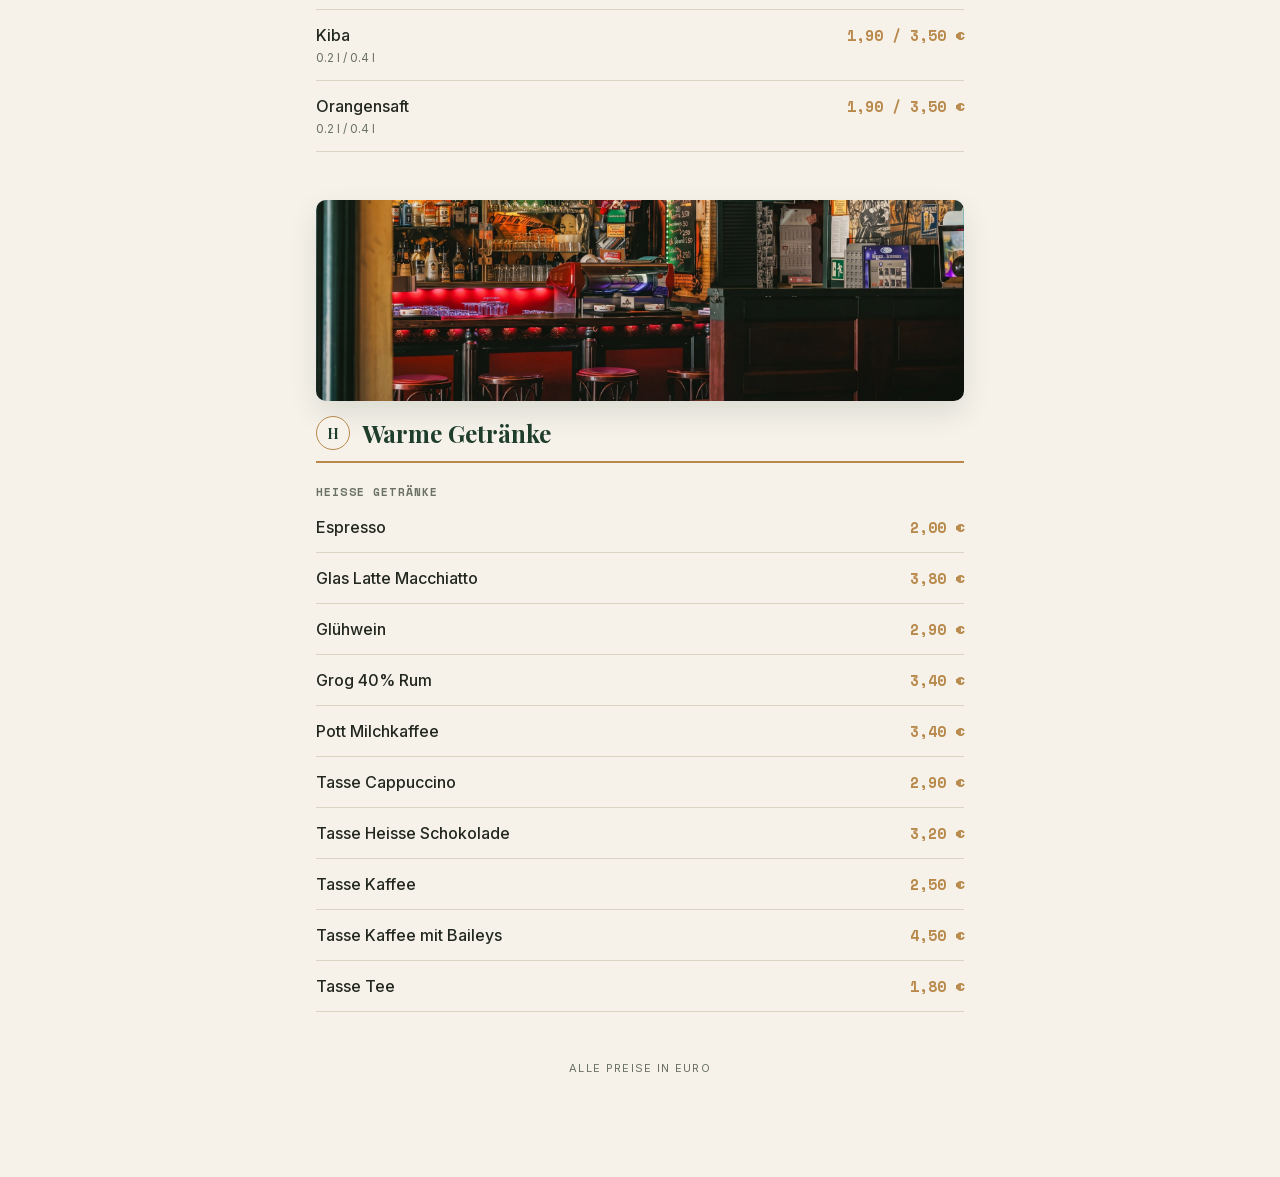
==== commit 0f6c203a: "Handy-Hero zeigt das ganze Videobild; Versionsanhang an CSS/JS gegen veraltete Handy-Caches Co-Autho" ====
--- a/menu/index.html
+++ b/menu/index.html
@@ -7,8 +7,8 @@
   <title>Queen's — Getränkekarte</title>
   <link rel="icon" type="image/png" href="../images/favicon.png">
   <link rel="apple-touch-icon" href="../images/apple-touch-icon.png">
-  <link rel="stylesheet" href="../css/fonts.css">
-  <link rel="stylesheet" href="menu.css">
+  <link rel="stylesheet" href="../css/fonts.css?v=3">
+  <link rel="stylesheet" href="menu.css?v=3">
 </head>
 <body>
   <!--
@@ -47,7 +47,7 @@
   -->
   <nav id="groups" class="group-tiles" aria-label="Kategorien" hidden></nav>
 
-  <script src="../js/vorschau.js"></script>
-  <script src="menu.js"></script>
+  <script src="../js/vorschau.js?v=3"></script>
+  <script src="menu.js?v=3"></script>
 </body>
 </html>
--- a/menu/menu.css
+++ b/menu/menu.css
@@ -134,6 +134,7 @@
 }
 .group-tile {
   flex: 1 1 0;
+  min-width: 0;
   display: flex;
   flex-direction: column;
   align-items: center;
@@ -154,7 +155,9 @@
   transition: border-color 0.2s ease, color 0.2s ease, background 0.2s ease;
 }
 .group-tile__name {
-  font-size: 0.62rem;
+  max-width: 100%;
+  font-size: clamp(0.5rem, 2.45vw, 0.68rem);
+  overflow-wrap: anywhere;
   font-weight: 600;
   letter-spacing: 0.01em;
   line-height: 1.1;
@@ -232,10 +235,3 @@
   letter-spacing: 0.12em;
   text-transform: uppercase;
 }
-
-@media (max-width: 420px) {
-  .group-tiles { grid-template-columns: repeat(3, 1fr); gap: 8px; }
-  .group-tile { padding: 14px 4px; }
-  .group-tile__icon { font-size: 22px; }
-  .group-tile__name { font-size: 0.8rem; }
-}
